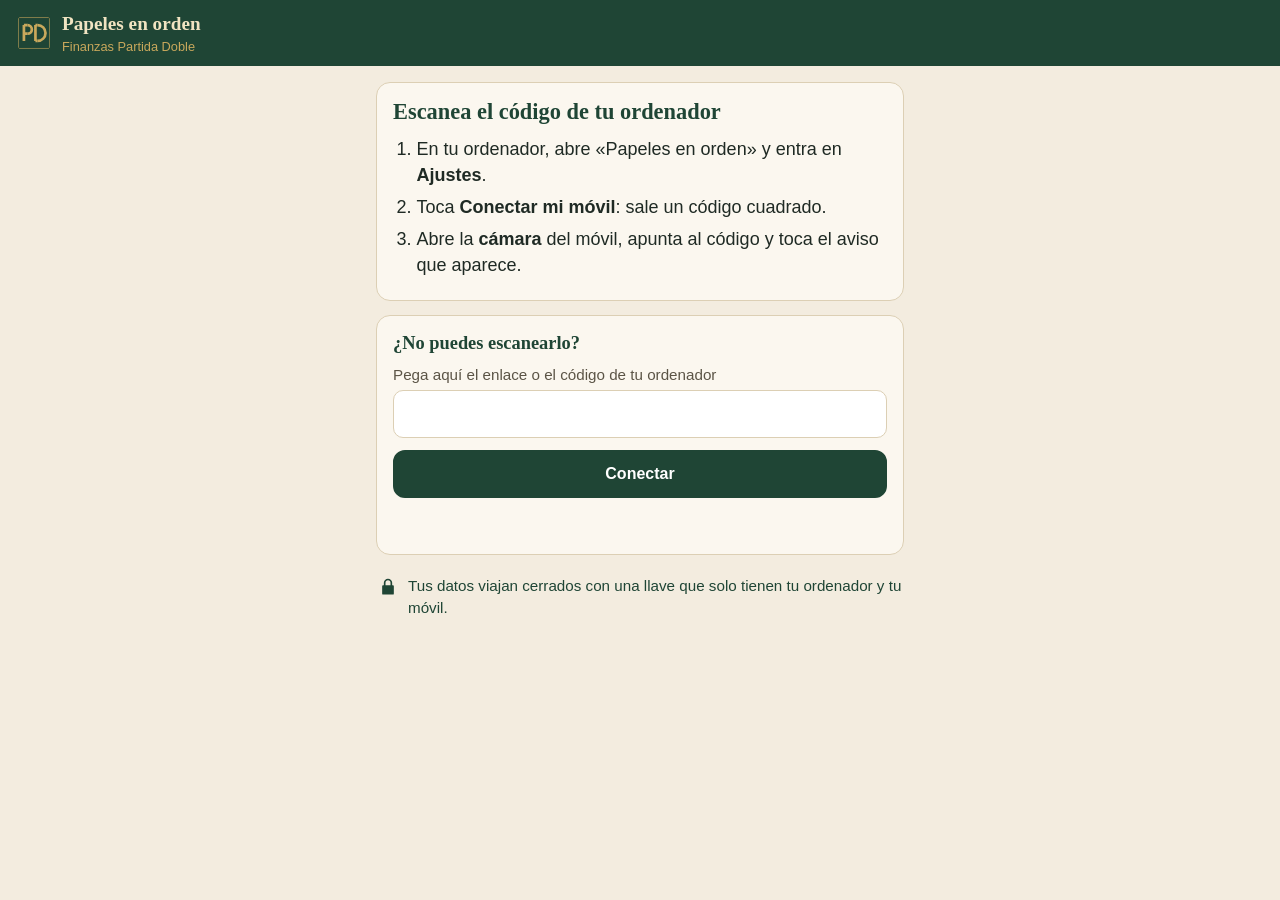
==== app/index.html @ 5e994616 "App del móvil Papeles en orden (/app)" ====
<!doctype html>
<html lang="es">
<head>
<meta charset="utf-8">
<meta name="viewport" content="width=device-width, initial-scale=1, viewport-fit=cover">
<title>Papeles en orden</title>
<meta name="description" content="Tus papeles de casa, en tu móvil. Finanzas Partida Doble.">
<meta name="referrer" content="no-referrer">
<meta http-equiv="Content-Security-Policy" content="default-src 'self'; script-src 'self'; connect-src 'self' https://*.supabase.co; img-src 'self' data: blob:; style-src 'self' 'unsafe-inline' https://fonts.googleapis.com; font-src https://fonts.gstatic.com; manifest-src 'self'; worker-src 'self'; base-uri 'none'; form-action 'none'">
<meta name="theme-color" content="#1f4535">
<meta name="apple-mobile-web-app-capable" content="yes">
<meta name="mobile-web-app-capable" content="yes">
<meta name="apple-mobile-web-app-status-bar-style" content="black-translucent">
<meta name="apple-mobile-web-app-title" content="Papeles">
<meta name="format-detection" content="telephone=no">
<link rel="manifest" href="manifest.json">
<link rel="icon" href="icono.svg" type="image/svg+xml">
<link rel="apple-touch-icon" sizes="180x180" href="apple-touch-icon.png">
<link rel="stylesheet" href="https://fonts.googleapis.com/css2?family=Playfair+Display:wght@600&family=Source+Sans+3:wght@400;600;700&display=swap">
<link rel="stylesheet" href="estilos.css">
</head>
<body>
<header class="cab">
  <div class="logo"><img src="icono.svg" alt=""><div><b>Papeles en orden</b><small id="estadoLinea">Finanzas Partida Doble</small></div></div>
</header>

<main>
<!-- SIN LLAVE: conectar con el ordenador -->
<section class="vista" id="v-conectar" hidden>
  <div class="tarjeta">
    <h2 id="conTitulo">Escanea el código de tu ordenador</h2>
    <p id="conAviso" class="alerta" hidden></p>
    <ol class="pasos">
      <li>En tu ordenador, abre «Papeles en orden» y entra en <b>Ajustes</b>.</li>
      <li>Toca <b>Conectar mi móvil</b>: sale un código cuadrado.</li>
      <li>Abre la <b>cámara</b> del móvil, apunta al código y toca el aviso que aparece.</li>
    </ol>
  </div>
  <form class="tarjeta" id="formCodigo" autocomplete="off">
    <h3>¿No puedes escanearlo?</h3>
    <label>Pega aquí el enlace o el código de tu ordenador
      <input type="text" id="codigo" autocapitalize="off" autocorrect="off" spellcheck="false" enterkeyhint="go"></label>
    <div class="acciones"><button class="btn" type="submit">Conectar</button></div>
    <p class="mensaje" id="msgCodigo"></p>
  </form>
  <p class="privado"><svg viewBox="0 0 24 24" aria-hidden="true"><path d="M7 10V7a5 5 0 0 1 10 0v3h1a1 1 0 0 1 1 1v9a1 1 0 0 1-1 1H6a1 1 0 0 1-1-1v-9a1 1 0 0 1 1-1zm2 0h6V7a3 3 0 0 0-6 0z"/></svg>
    Tus datos viajan cerrados con una llave que solo tienen tu ordenador y tu móvil.</p>
</section>

<!-- INICIO -->
<section class="vista" id="v-inicio" hidden>
  <label class="btn oro grande-btn" for="archivo">
    <svg viewBox="0 0 24 24" aria-hidden="true"><path d="M9 4 7.2 6H4a2 2 0 0 0-2 2v10a2 2 0 0 0 2 2h16a2 2 0 0 0 2-2V8a2 2 0 0 0-2-2h-3.2L15 4zm3 4.5a4.5 4.5 0 1 1 0 9 4.5 4.5 0 0 1 0-9zm0 2a2.5 2.5 0 1 0 0 5 2.5 2.5 0 0 0 0-5z"/></svg>
    Mandar un papel</label>
  <p class="nota centro" id="esperando" hidden></p>
  <div id="sinDatos" class="tarjeta" hidden>
    <h3>Casi está</h3>
    <p>Tu móvil ya está conectado. En cuanto tu ordenador tenga abierta la aplicación, aquí verás tus cuentas.</p>
  </div>
  <div id="conDatos" hidden>
    <h2 id="mesTxt" class="centro">—</h2>
    <div id="avisosInicio"></div>
    <div class="tarjeta">
      <h3>Este mes has gastado</h3>
      <div class="cifra" id="gastoMes">0 €</div>
      <div class="compara">
        <div><small>Mes anterior</small><b id="gastoAnt">—</b></div>
        <div><small>Mismo mes del año pasado</small><b id="gastoPas">—</b></div>
      </div>
    </div>
    <div class="tarjeta disponible" id="bloqueSemana">
      <h3 id="semanaTxt">Disponible esta semana</h3>
      <div class="cifra" id="dispSemana">0 €</div>
      <small id="dispMes"></small>
    </div>
    <div class="tarjeta">
      <h3>En qué se va tu dinero</h3>
      <div id="grafCat"></div>
      <div class="leyenda"><span>Este mes</span><span class="ant">Mes anterior</span></div>
    </div>
    <div class="tarjeta">
      <h3>Próximos recibos</h3>
      <div id="proxCargos"></div>
    </div>
  </div>
  <p class="privado"><svg viewBox="0 0 24 24" aria-hidden="true"><path d="M7 10V7a5 5 0 0 1 10 0v3h1a1 1 0 0 1 1 1v9a1 1 0 0 1-1 1H6a1 1 0 0 1-1-1v-9a1 1 0 0 1 1-1zm2 0h6V7a3 3 0 0 0-6 0z"/></svg>
    Tus datos viajan cerrados con una llave que solo tienen tu ordenador y tu móvil.</p>
</section>

<!-- AVISOS -->
<section class="vista" id="v-avisos" hidden>
  <h2>Avisos</h2>
  <div class="tarjeta">
    <h3>Vencimientos</h3>
    <p class="nota" id="notaDias"></p>
    <div id="listaVenc"></div>
  </div>
  <div class="tarjeta">
    <h3>Gastos fijos que se repiten</h3>
    <div id="listaFijos"></div>
  </div>
  <div class="tarjeta">
    <h3>Suscripciones</h3>
    <div id="listaSus"></div>
  </div>
</section>

<!-- PAPELES -->
<section class="vista" id="v-papeles" hidden>
  <h2>Mis papeles</h2>
  <div class="tarjeta">
    <label>Buscar<input type="search" id="buscar" placeholder="Iberdrola, seguro, colegio…" enterkeyhint="search"></label>
  </div>
  <p class="nota">Los últimos que he ordenado en tu ordenador. Los documentos se quedan allí.</p>
  <div class="tarjeta" id="listaPapeles"></div>
</section>

<!-- MANDAR -->
<section class="vista" id="v-mandar" hidden>
  <h2>Mandar un papel</h2>
  <p>Haz una foto a la factura o al ticket, o elige una captura o un PDF. Llega a tu ordenador y lo ordeno yo.</p>
  <label class="btn oro grande-btn" for="archivo">
    <svg viewBox="0 0 24 24" aria-hidden="true"><path d="M9 4 7.2 6H4a2 2 0 0 0-2 2v10a2 2 0 0 0 2 2h16a2 2 0 0 0 2-2V8a2 2 0 0 0-2-2h-3.2L15 4zm3 4.5a4.5 4.5 0 1 1 0 9 4.5 4.5 0 0 1 0-9zm0 2a2.5 2.5 0 1 0 0 5 2.5 2.5 0 0 0 0-5z"/></svg>
    Hacer foto o elegir</label>
  <p class="mensaje" id="msgMandar" role="status"></p>
  <div class="tarjeta" id="tarjetaEnviados" hidden>
    <h3>Lo que has mandado</h3>
    <div id="listaEnviados"></div>
  </div>
  <p class="privado"><svg viewBox="0 0 24 24" aria-hidden="true"><path d="M7 10V7a5 5 0 0 1 10 0v3h1a1 1 0 0 1 1 1v9a1 1 0 0 1-1 1H6a1 1 0 0 1-1-1v-9a1 1 0 0 1 1-1zm2 0h6V7a3 3 0 0 0-6 0z"/></svg>
    Tus datos viajan cerrados con una llave que solo tienen tu ordenador y tu móvil.</p>
  <p class="nota centro"><button class="enlace" type="button" id="btnOlvidar">Desconectar este móvil</button></p>
</section>
</main>

<nav class="menu" id="menu" aria-label="Secciones" hidden>
  <button data-ir="inicio" aria-current="true"><span class="i">⌂</span>Inicio</button>
  <button data-ir="avisos"><span class="i">⏰</span>Avisos<span class="globo" id="globoAvisos" hidden>0</span></button>
  <button data-ir="papeles"><span class="i">▤</span>Papeles</button>
  <button data-ir="mandar" class="mandar"><span class="i">＋</span>Mandar</button>
</nav>

<input type="file" id="archivo" class="oculto" accept="image/*,application/pdf" multiple>
<script src="config.js"></script>
<script src="nube.js"></script>
<script src="app.js"></script>
</body>
</html>
---- app/estilos.css ----
/* Papeles en orden · móvil (iPhone 390-430 px). Misma marca que la aplicación del ordenador. */
:root{
  --verde:#1f4535; --verde-2:#2a5a46; --verde-claro:#e3ebe5;
  --oro:#c9a85c; --oro-2:#a8853f; --oro-claro:#f1e4c2;
  --fondo:#f3ecdf; --papel:#fbf7ef; --linea:#dccfb4; --tinta:#1f2a24; --tinta-2:#5b5446;
  --ingreso:#1e7a46; --gasto:#b3322b; --aviso:#a8741a;
  --f-tit:'Playfair Display', Georgia, 'Times New Roman', serif;
  --f-txt:'Source Sans 3', -apple-system, BlinkMacSystemFont, 'Segoe UI', Roboto, Helvetica, Arial, sans-serif;
  --radio:14px; --nav:66px;
  color-scheme:light;
}
*{box-sizing:border-box}
html{-webkit-text-size-adjust:100%;text-size-adjust:100%;background:var(--fondo)}
body{margin:0;background:var(--fondo);color:var(--tinta);font-family:var(--f-txt);font-size:18px;line-height:1.45;
  padding-bottom:calc(var(--nav) + env(safe-area-inset-bottom,0px) + 8px);overflow-x:hidden;-webkit-tap-highlight-color:transparent}
h1,h2,h3{font-family:var(--f-tit);font-weight:600;color:var(--verde);margin:0 0 .6rem;line-height:1.2}
h2{font-size:1.4rem} h3{font-size:1.15rem}
p{margin:.3rem 0 .6rem}
button,input,select{font:inherit;color:inherit}
input{font-size:max(16px,1rem)} /* 16 px o más: Safari no hace zoom */
:focus-visible{outline:3px solid var(--oro);outline-offset:2px}
[hidden]{display:none !important}
.oculto{position:absolute;width:1px;height:1px;opacity:0;overflow:hidden;clip:rect(0 0 0 0)}
.centro{text-align:center}

header.cab{background:var(--verde);color:var(--oro-claro);position:sticky;top:0;z-index:20;
  padding:calc(10px + env(safe-area-inset-top,0px)) max(16px,env(safe-area-inset-right,0px)) 10px max(16px,env(safe-area-inset-left,0px))}
.logo{display:flex;align-items:center;gap:10px;min-width:0}
.logo img{width:36px;height:36px;border-radius:9px;flex:none}
.logo div{min-width:0}
.logo b{font-family:var(--f-tit);font-size:1.2rem;color:var(--oro-claro);white-space:nowrap}
.logo small{display:block;font-size:.8rem;color:var(--oro);white-space:nowrap;overflow:hidden;text-overflow:ellipsis}

main{padding:16px max(16px,env(safe-area-inset-right,0px)) 16px max(16px,env(safe-area-inset-left,0px));max-width:560px;margin:0 auto}
.tarjeta{background:var(--papel);border:1px solid var(--linea);border-radius:var(--radio);padding:16px;margin-bottom:14px;min-width:0}
.fila{display:flex;align-items:center;justify-content:space-between;gap:10px;padding:12px 0;border-bottom:1px solid var(--linea);min-height:44px}
.fila:last-child{border-bottom:0}
.fila .txt{min-width:0;flex:1}
.fila .txt b{display:block;font-weight:600;overflow-wrap:anywhere}
.fila .txt small{color:var(--tinta-2);font-size:.92rem;display:block}
.imp{font-variant-numeric:tabular-nums;white-space:nowrap;font-weight:600}
.imp.g{color:var(--gasto)} .imp.i{color:var(--ingreso)}
.nota{color:var(--tinta-2);font-size:.95rem}
.vacio{color:var(--tinta-2);font-style:italic;padding:8px 0}
.chip{display:inline-block;border-radius:999px;padding:3px 10px;font-size:.85rem;font-weight:600;border:1px solid currentColor;white-space:nowrap}
.chip.aviso{color:var(--aviso)} .chip.mal{color:var(--gasto)} .chip.ok{color:var(--ingreso)} .chip.neutro{color:var(--tinta-2)}
.alerta{border-left:5px solid var(--aviso);background:#fbf1dc;border-radius:10px;padding:12px 14px;margin:8px 0;font-weight:600;color:#6b4a0f}
.alerta.verde{border-left-color:var(--verde);background:var(--verde-claro);color:var(--verde)}
.privado{display:flex;gap:10px;align-items:flex-start;color:var(--verde);font-size:.95rem;padding:6px 2px;margin-top:4px}
.privado svg{width:20px;height:20px;flex:none;fill:currentColor;margin-top:2px}

/* Botones */
.btn{min-height:48px;padding:10px 18px;border-radius:12px;border:2px solid var(--verde);background:var(--verde);color:#fff;
  font-weight:600;font-size:1rem;cursor:pointer;display:inline-flex;align-items:center;justify-content:center;gap:10px;text-decoration:none;
  -webkit-user-select:none;user-select:none}
.btn.oro{background:var(--oro);border-color:var(--oro);color:var(--verde)}
.btn.sec{background:transparent;color:var(--verde)}
.btn:active{transform:translateY(1px)}
.grande-btn{display:flex;width:100%;min-height:64px;font-size:1.2rem;border-radius:16px;margin:2px 0 12px;box-shadow:0 2px 0 var(--oro-2)}
.grande-btn svg{width:28px;height:28px;fill:currentColor}
.acciones{display:flex;flex-wrap:wrap;gap:10px;margin-top:12px}
.acciones .btn{flex:1 1 160px}
.enlace{background:none;border:0;padding:10px 4px;min-height:44px;color:var(--verde);text-decoration:underline;text-underline-offset:3px;
  font-size:inherit;font-weight:600;cursor:pointer}
label{display:grid;gap:4px;color:var(--tinta-2);font-size:.95rem;min-width:0}
input[type=text],input[type=search]{width:100%;min-height:48px;padding:10px 12px;border:1px solid var(--linea);border-radius:10px;background:#fff;color:var(--tinta)}
.mensaje{min-height:1.4em;font-weight:600;color:var(--ingreso)}
.mensaje.error{color:var(--gasto)}
.pasos{margin:0;padding-left:1.3em}
.pasos li{margin:6px 0}

/* Inicio */
.cifra{font-family:var(--f-tit);font-size:2.3rem;color:var(--gasto);line-height:1.1;font-variant-numeric:tabular-nums}
.compara{display:grid;grid-template-columns:1fr 1fr;gap:10px;margin-top:10px}
.compara div{background:var(--fondo);border-radius:10px;padding:10px;min-width:0}
.compara small{display:block;color:var(--tinta-2);font-size:.85rem}
.disponible{background:var(--verde);color:var(--oro-claro);border:0}
.disponible h3{color:var(--oro)}
.disponible .cifra{color:#fff;font-size:2.4rem}
.disponible small{display:block;margin-top:4px;color:var(--oro-claro);font-size:.95rem}
.cat{padding:9px 0}
.cat .top{display:flex;justify-content:space-between;gap:10px;align-items:baseline}
.cat .top span{min-width:0;overflow-wrap:anywhere}
.barra{height:14px;background:#ebe1cc;border-radius:7px;margin-top:6px;position:relative;overflow:hidden}
.barra i{position:absolute;inset:0 auto 0 0;background:var(--gasto);border-radius:7px;opacity:.85}
.barra i.sube{background:var(--aviso);opacity:1}
.barra em{position:absolute;top:-2px;bottom:-2px;width:3px;background:var(--verde);border-radius:2px}
.cat small{color:var(--tinta-2);font-size:.88rem}
.leyenda{display:flex;flex-wrap:wrap;gap:14px;font-size:.88rem;color:var(--tinta-2);margin-top:6px}
.leyenda span::before{content:"";display:inline-block;width:12px;height:12px;border-radius:3px;margin-right:6px;vertical-align:-1px;background:var(--gasto)}
.leyenda span.ant::before{width:3px;background:var(--verde)}

/* Mandar */
.enviado .estado{font-size:.85rem}

/* Menú abajo */
nav.menu{position:fixed;left:0;right:0;bottom:0;z-index:30;background:var(--verde);border-top:1px solid #c9a85c55;
  padding:0 env(safe-area-inset-right,0px) env(safe-area-inset-bottom,0px) env(safe-area-inset-left,0px);
  display:grid;grid-template-columns:repeat(4,1fr)}
nav.menu button{background:none;border:0;color:#d9ceb0;min-height:var(--nav);padding:6px 2px;cursor:pointer;
  display:grid;justify-items:center;align-content:center;gap:2px;font-size:.8rem;position:relative}
nav.menu button .i{font-size:1.45rem;line-height:1}
nav.menu button[aria-current="true"]{color:var(--oro)}
nav.menu button[aria-current="true"]::before{content:"";position:absolute;top:0;left:22%;right:22%;height:3px;background:var(--oro);border-radius:0 0 3px 3px}
nav.menu button.mandar .i{background:var(--oro);color:var(--verde);border-radius:50%;width:34px;height:34px;display:grid;place-items:center;font-size:1.3rem;font-weight:700}
.globo{position:absolute;top:6px;left:calc(50% + 6px);background:var(--oro);color:var(--verde);border-radius:999px;font-size:.72rem;
  font-weight:700;min-width:20px;height:20px;padding:0 5px;display:grid;place-items:center}
@media (max-width:360px){ body{font-size:17px} .cifra{font-size:2rem} }
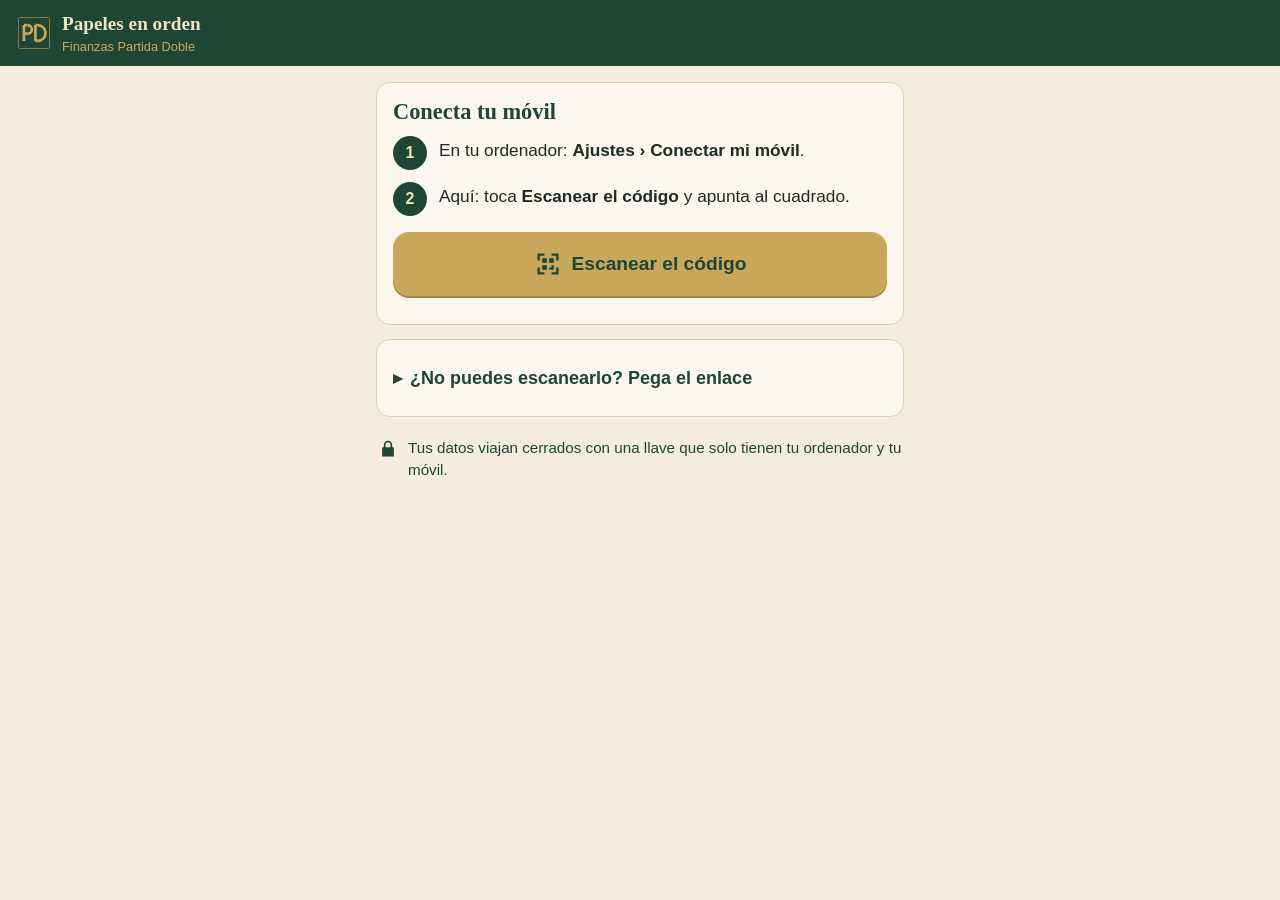
==== commit cae776cf: "Add files via upload" ====
--- a/app/index.html
+++ b/app/index.html
@@ -21,34 +21,85 @@
 </head>
 <body>
 <header class="cab">
-  <div class="logo"><img src="icono.svg" alt=""><div><b>Papeles en orden</b><small id="estadoLinea">Finanzas Partida Doble</small></div></div>
+  <div class="logo" id="logo"><img src="icono.svg" alt=""><div><b>Papeles en orden</b><small id="estadoLinea">Finanzas Partida Doble</small></div></div>
 </header>
 
 <main>
+<!-- En el navegador del móvil, con llave: que la pongan en la pantalla de inicio -->
+<div class="alerta verde aviso-nav" id="avisoNavegador" hidden>
+  Ya estás conectada en el navegador. Para tenerla como app: <b>Compartir → Añadir a pantalla de inicio</b>.
+  <button class="enlace" type="button" id="btnVerInstalar">Ver cómo</button>
+</div>
+
+<!-- PRIMERO: ponerla en la pantalla de inicio (solo en el navegador del móvil) -->
+<section class="vista" id="v-instalar" hidden>
+  <div class="tarjeta">
+    <h2>Primero, ponme en tu pantalla de inicio</h2>
+    <p>Así me abres con un toque, como cualquier app.</p>
+    <ol class="pasos grandes" id="pasosInstalar"></ol>
+    <button class="btn oro grande-btn" type="button" id="btnInstalarAndroid" hidden>Ponerla en mi pantalla de inicio</button>
+  </div>
+  <div class="tarjeta" id="instalarDespues">
+    <h3>Después</h3>
+    <ol class="pasos grandes">
+      <li>Abre el icono <b>Papeles</b> <img class="mini-icono" src="icono.svg" alt=""> de tu pantalla de inicio.</li>
+      <li>Toca <b>Escanear el código</b> y apunta al código de tu ordenador.</li>
+    </ol>
+  </div>
+  <div class="tarjeta" id="instalarConectada" hidden>
+    <p class="ok-grande">✓ Ya estás conectada.</p>
+    <p>El icono se abrirá ya conectado: no tendrás que escanear nada más.</p>
+  </div>
+  <p class="nota centro"><button class="enlace" type="button" id="btnSinInstalar">Prefiero usarla aquí, en el navegador</button></p>
+</section>
+
 <!-- SIN LLAVE: conectar con el ordenador -->
 <section class="vista" id="v-conectar" hidden>
   <div class="tarjeta">
-    <h2 id="conTitulo">Escanea el código de tu ordenador</h2>
+    <h2 id="conTitulo">Conecta tu móvil</h2>
     <p id="conAviso" class="alerta" hidden></p>
-    <ol class="pasos">
-      <li>En tu ordenador, abre «Papeles en orden» y entra en <b>Ajustes</b>.</li>
-      <li>Toca <b>Conectar mi móvil</b>: sale un código cuadrado.</li>
-      <li>Abre la <b>cámara</b> del móvil, apunta al código y toca el aviso que aparece.</li>
+    <ol class="pasos grandes">
+      <li>En tu ordenador: <b>Ajustes › Conectar mi móvil</b>.</li>
+      <li>Aquí: toca <b>Escanear el código</b> y apunta al cuadrado.</li>
     </ol>
-  </div>
-  <form class="tarjeta" id="formCodigo" autocomplete="off">
-    <h3>¿No puedes escanearlo?</h3>
-    <label>Pega aquí el enlace o el código de tu ordenador
-      <input type="text" id="codigo" autocapitalize="off" autocorrect="off" spellcheck="false" enterkeyhint="go"></label>
-    <div class="acciones"><button class="btn" type="submit">Conectar</button></div>
-    <p class="mensaje" id="msgCodigo"></p>
-  </form>
+    <button class="btn oro grande-btn" type="button" id="btnEscanear">
+      <svg viewBox="0 0 24 24" aria-hidden="true"><path d="M3 3h6v2H5v4H3zm12 0h6v6h-2V5h-4zM3 15h2v4h4v2H3zm16 0h2v6h-6v-2h4zM7 7h4v4H7zm6 0h4v4h-4zm-6 6h4v4H7zm8 0h2v2h-2zm-2 2h2v2h-2zm2 0h2v2h-2z"/></svg>
+      <span id="btnEscanearTxt">Escanear el código</span></button>
+    <div class="escaner" id="escaner" hidden>
+      <div class="visor"><video id="video" playsinline muted autoplay></video><i class="marco" aria-hidden="true"></i></div>
+      <p class="mensaje centro" id="msgEscaner" role="status"></p>
+      <div class="acciones"><button class="btn sec" type="button" id="btnCerrarCam">Cerrar la cámara</button></div>
+    </div>
+    <p class="mensaje error" id="msgCamara" role="alert" hidden></p>
+  </div>
+  <details class="tarjeta planb" id="planB">
+    <summary>¿No puedes escanearlo? Pega el enlace</summary>
+    <form id="formCodigo" autocomplete="off">
+      <label>Copia el enlace en tu ordenador y pégalo aquí
+        <input type="text" id="codigo" autocapitalize="off" autocorrect="off" spellcheck="false" enterkeyhint="go"></label>
+      <div class="acciones"><button class="btn" type="submit">Conectar</button></div>
+      <p class="mensaje" id="msgCodigo"></p>
+    </form>
+  </details>
+  <p class="nota centro" id="irInstalar" hidden><button class="enlace" type="button" id="btnVerInstalar2">Ponerla en mi pantalla de inicio</button></p>
   <p class="privado"><svg viewBox="0 0 24 24" aria-hidden="true"><path d="M7 10V7a5 5 0 0 1 10 0v3h1a1 1 0 0 1 1 1v9a1 1 0 0 1-1 1H6a1 1 0 0 1-1-1v-9a1 1 0 0 1 1-1zm2 0h6V7a3 3 0 0 0-6 0z"/></svg>
     Tus datos viajan cerrados con una llave que solo tienen tu ordenador y tu móvil.</p>
 </section>
 
+<!-- SOPORTE (oculta: tocar 5 veces el logo) -->
+<section class="vista" id="v-diag" hidden>
+  <h2>Datos para soporte</h2>
+  <div class="tarjeta"><dl class="diag" id="diagLista"></dl></div>
+  <p class="nota">Aquí nunca sale tu llave.</p>
+  <div class="acciones">
+    <button class="btn sec" type="button" id="btnDiagRecargar">Poner al día la app</button>
+    <button class="btn" type="button" id="btnDiagCerrar">Cerrar</button>
+  </div>
+</section>
+
 <!-- INICIO -->
 <section class="vista" id="v-inicio" hidden>
+  <p class="mensaje centro" id="msgConectada" role="status"></p>
   <label class="btn oro grande-btn" for="archivo">
     <svg viewBox="0 0 24 24" aria-hidden="true"><path d="M9 4 7.2 6H4a2 2 0 0 0-2 2v10a2 2 0 0 0 2 2h16a2 2 0 0 0 2-2V8a2 2 0 0 0-2-2h-3.2L15 4zm3 4.5a4.5 4.5 0 1 1 0 9 4.5 4.5 0 0 1 0-9zm0 2a2.5 2.5 0 1 0 0 5 2.5 2.5 0 0 0 0-5z"/></svg>
     Mandar un papel</label>
@@ -140,6 +191,8 @@
   <button data-ir="mandar" class="mandar"><span class="i">＋</span>Mandar</button>
 </nav>
 
+<div class="flecha" id="flecha" hidden aria-hidden="true"><span id="flechaTxt">Compartir está aquí abajo</span><i></i></div>
+
 <input type="file" id="archivo" class="oculto" accept="image/*,application/pdf" multiple>
 <script src="config.js"></script>
 <script src="nube.js"></script>
--- a/app/estilos.css
+++ b/app/estilos.css
@@ -105,4 +105,52 @@
 nav.menu button.mandar .i{background:var(--oro);color:var(--verde);border-radius:50%;width:34px;height:34px;display:grid;place-items:center;font-size:1.3rem;font-weight:700}
 .globo{position:absolute;top:6px;left:calc(50% + 6px);background:var(--oro);color:var(--verde);border-radius:999px;font-size:.72rem;
   font-weight:700;min-width:20px;height:20px;padding:0 5px;display:grid;place-items:center}
+/* Conectar e instalar: letra grande, pasos numerados en círculo */
+.pasos.grandes{list-style:none;padding:0;margin:8px 0 14px;counter-reset:paso}
+.pasos.grandes li{counter-increment:paso;position:relative;padding-left:46px;margin:12px 0;font-size:1.08rem;line-height:1.4;min-height:34px}
+.pasos.grandes li::before{content:counter(paso);position:absolute;left:0;top:-2px;width:34px;height:34px;border-radius:50%;
+  background:var(--verde);color:var(--oro-claro);font-weight:700;display:grid;place-items:center;font-size:1rem}
+.pasos .ic{width:22px;height:22px;fill:var(--verde);vertical-align:-5px;margin:0 1px}
+.mini-icono{width:24px;height:24px;border-radius:6px;vertical-align:-6px}
+.ok-grande{font-family:var(--f-tit);font-size:1.3rem;color:var(--ingreso);margin-top:0}
+.aviso-nav{font-weight:400}
+.aviso-nav .enlace{display:block;padding:4px 0 0;min-height:44px;color:var(--verde)}
+#msgConectada:empty{display:none}
+button.btn:disabled{opacity:.7;cursor:default}
+
+.escaner{margin-top:4px}
+.visor{position:relative;width:100%;height:min(calc(100vw - 66px),62vh,500px);border-radius:16px;overflow:hidden;background:#111}
+.visor video{position:absolute;inset:0;width:100%;height:100%;object-fit:cover}
+.visor .marco{position:absolute;inset:16%;border:4px solid var(--oro);border-radius:18px;box-shadow:0 0 0 999px #0005}
+.escaner .mensaje{margin:10px 0 0}
+
+details.planb summary{min-height:44px;display:flex;align-items:center;gap:8px;cursor:pointer;color:var(--verde);font-weight:600;list-style:none}
+details.planb summary::-webkit-details-marker{display:none}
+details.planb summary::before{content:"▸";transition:transform .15s}
+details.planb[open] summary::before{transform:rotate(90deg)}
+details.planb form{margin-top:8px}
+
+/* Flecha que señala dónde está «Compartir» (Safari abajo, Chrome arriba) */
+.flecha{position:fixed;z-index:40;left:50%;transform:translateX(-50%);display:grid;justify-items:center;gap:4px;pointer-events:none;
+  color:var(--verde);font-weight:700;font-size:.95rem}
+.flecha span{background:var(--oro);color:var(--verde);border-radius:999px;padding:6px 14px;box-shadow:0 2px 8px #0003;white-space:nowrap}
+.flecha i{width:0;height:0;border-left:16px solid transparent;border-right:16px solid transparent;border-top:22px solid var(--oro)}
+.flecha.abajo,.flecha.abajo-dcha{bottom:calc(10px + env(safe-area-inset-bottom,0px));animation:baja 1.2s ease-in-out infinite}
+.flecha.abajo-dcha{left:auto;right:max(12px,env(safe-area-inset-right,0px));transform:none;justify-items:end}
+.flecha.abajo-dcha i{margin-right:10px}
+.flecha.arriba{top:calc(76px + env(safe-area-inset-top,0px));left:auto;right:max(12px,env(safe-area-inset-right,0px));transform:none;justify-items:end;grid-auto-flow:row;animation:sube 1.2s ease-in-out infinite}
+.flecha.arriba i{order:-1;border-top:0;border-bottom:22px solid var(--oro);margin-right:10px}
+@keyframes baja{50%{translate:0 6px}}
+@keyframes sube{50%{translate:0 -6px}}
+@media (prefers-reduced-motion:reduce){.flecha{animation:none !important}}
+#v-instalar{padding-bottom:70px}
+
+/* Soporte */
+.diag{margin:0}
+.diag div{display:flex;justify-content:space-between;gap:12px;padding:10px 0;border-bottom:1px solid var(--linea)}
+.diag div:last-child{border-bottom:0}
+.diag dt{color:var(--tinta-2)}
+.diag dd{margin:0;font-weight:600;text-align:right;overflow-wrap:anywhere;min-width:0}
+.logo{cursor:default;-webkit-user-select:none;user-select:none}
+
 @media (max-width:360px){ body{font-size:17px} .cifra{font-size:2rem} }
